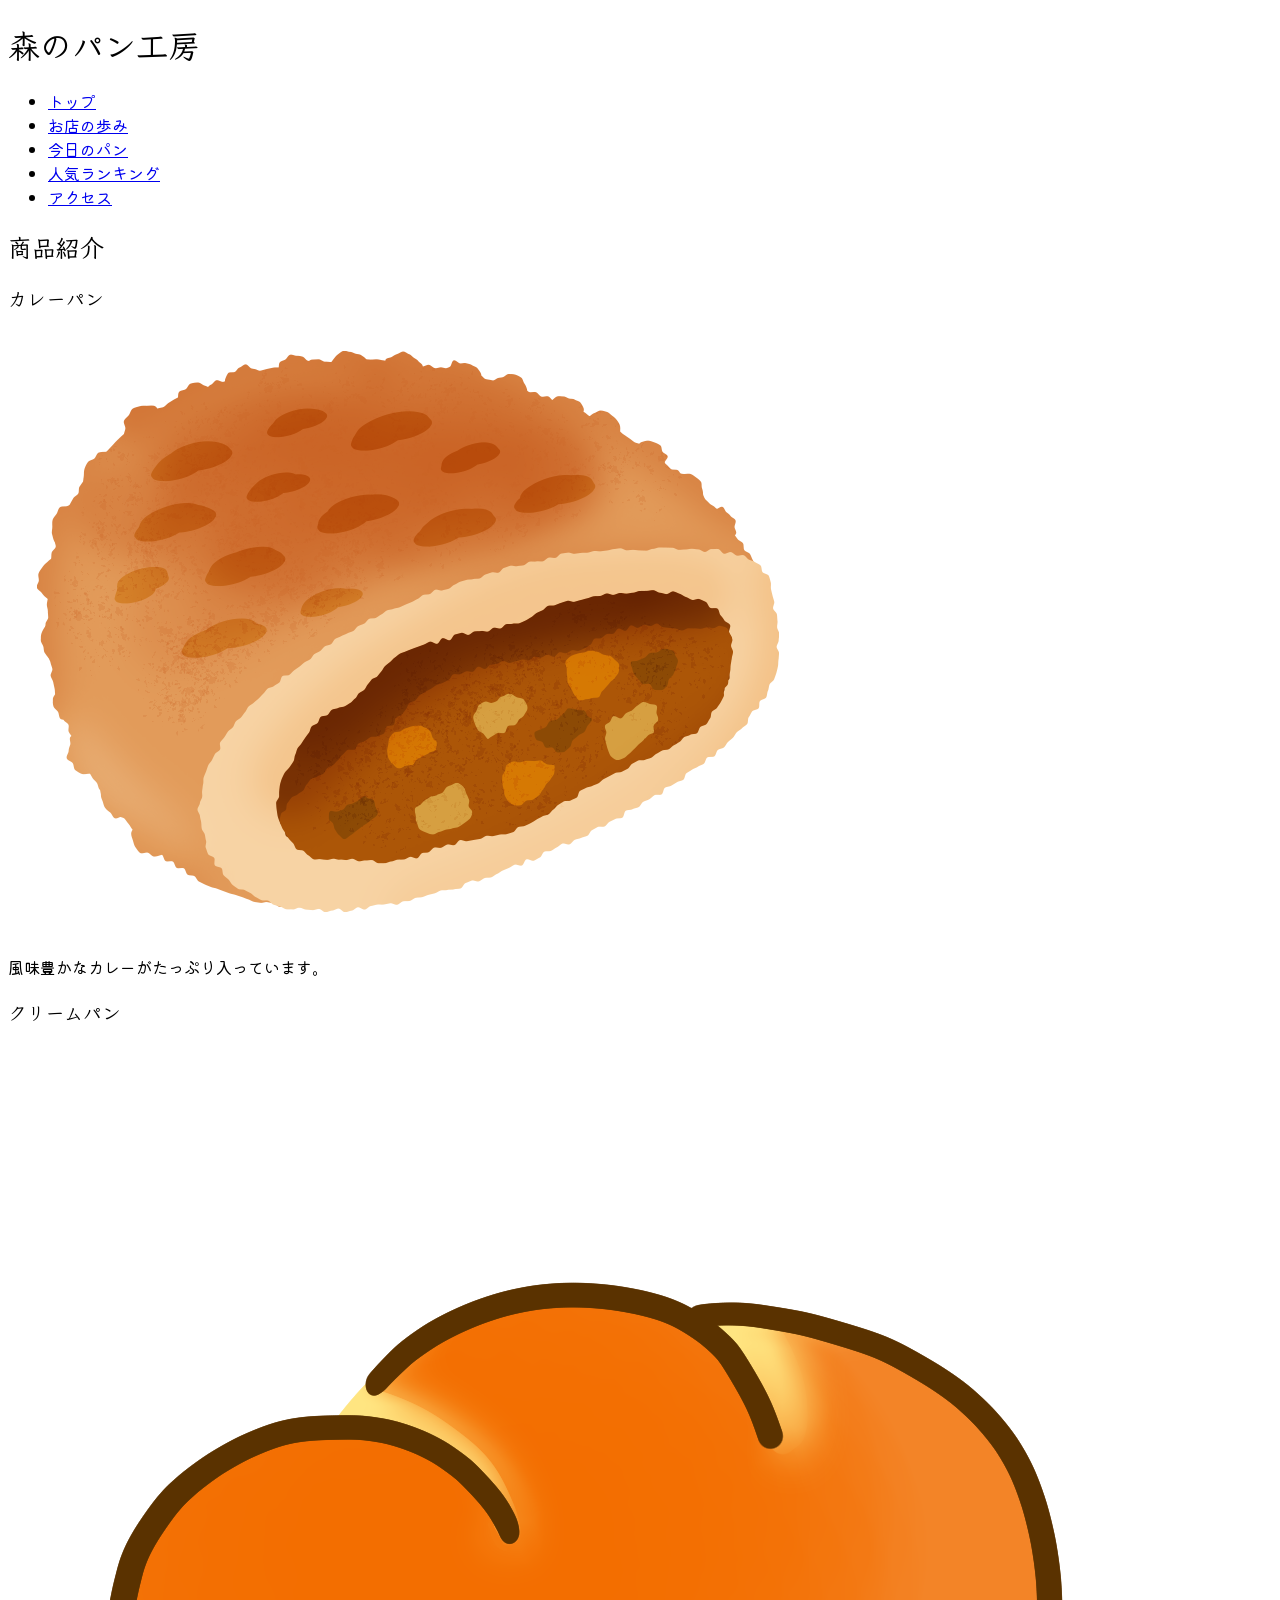
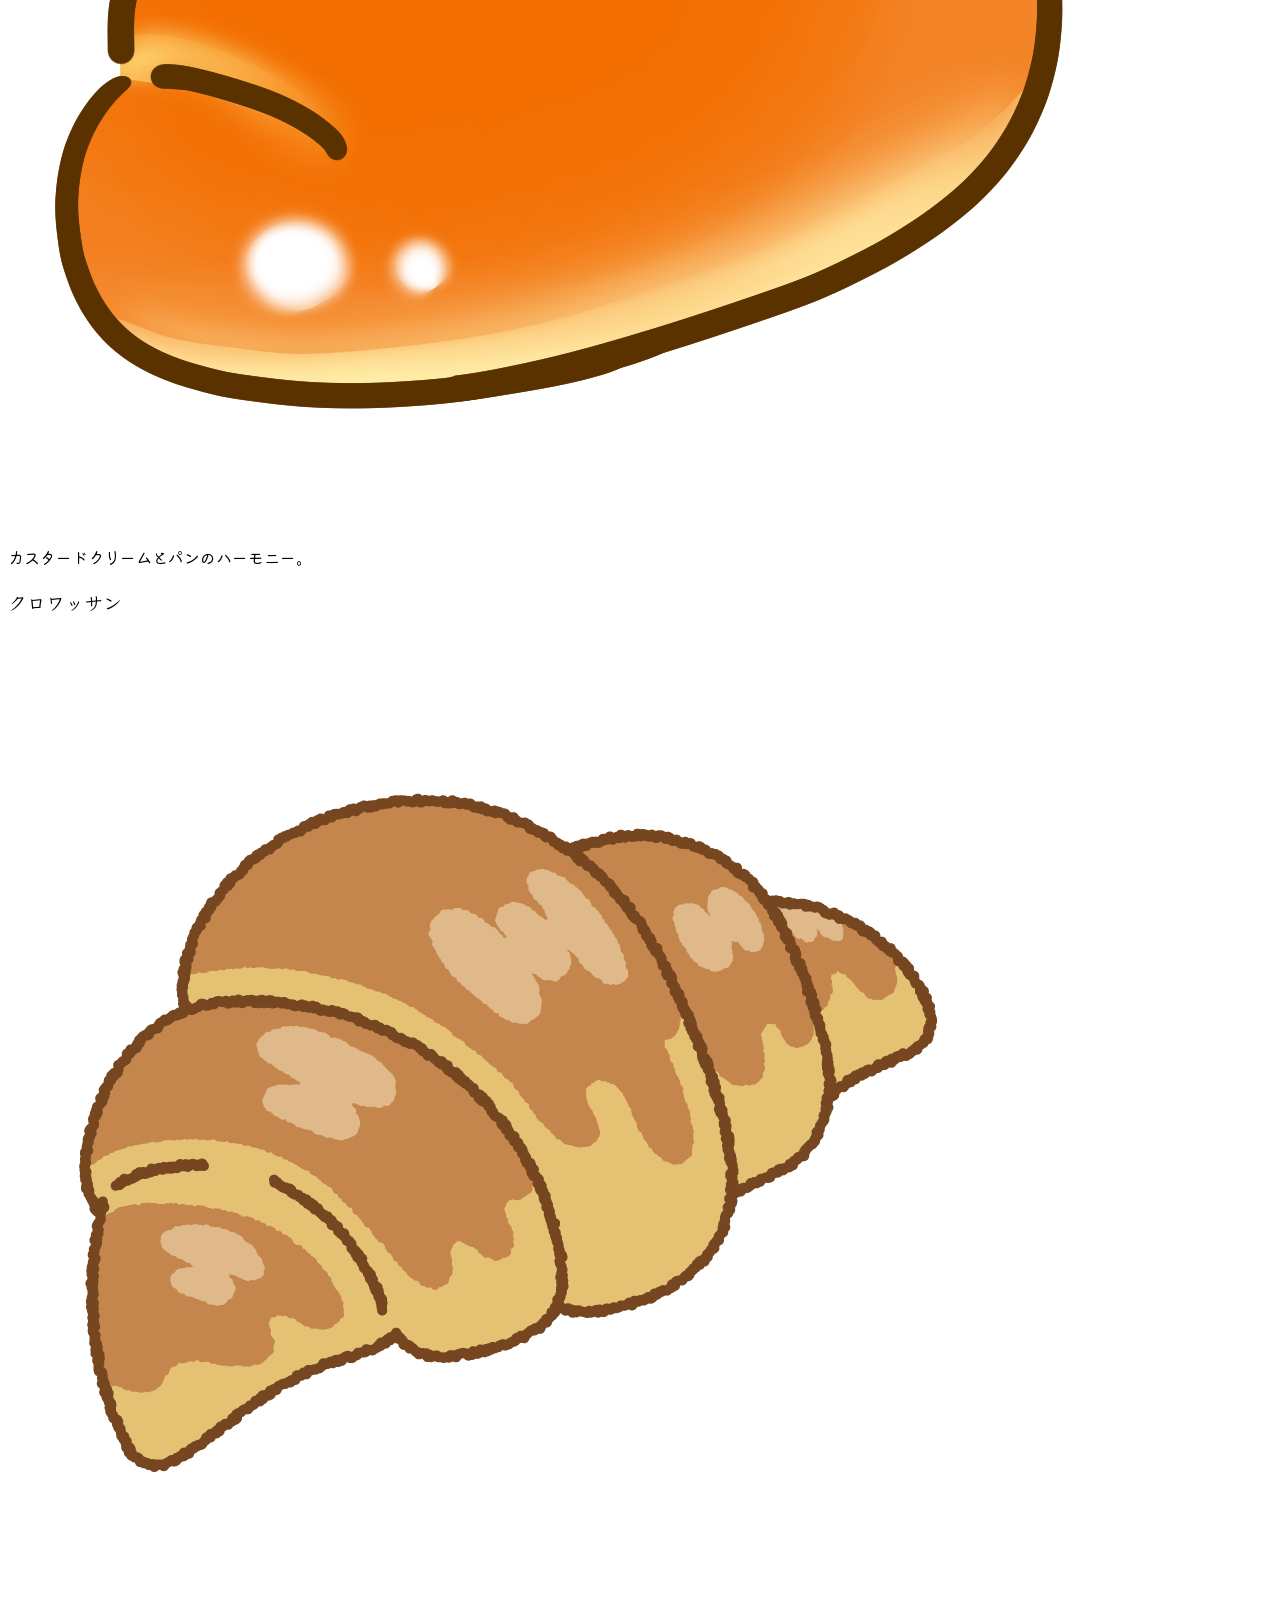
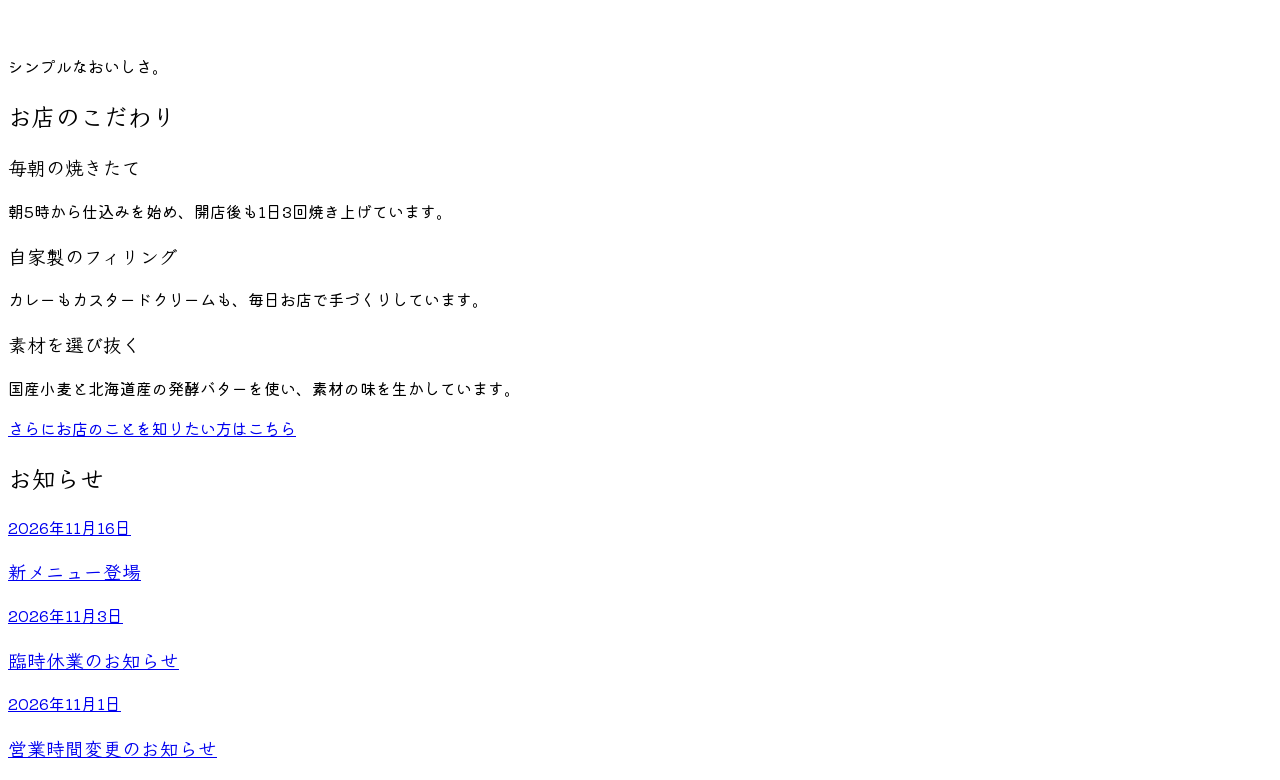
==== index.html @ 3d841b47 "タイトルを追記" ====
<!DOCTYPE html>
<html lang="ja">

<head>
    <meta charset="UTF-8">
    <meta name="viewport" content="width=device-width, initial-scale=1.0">
    <title>森のパン工房 - Top</title>
    <!-- ここからGoogle Font -->
    <link rel="preconnect" href="https://fonts.googleapis.com">
    <link rel="preconnect" href="https://fonts.gstatic.com" crossorigin>
    <link href="https://fonts.googleapis.com/css2?family=Kiwi+Maru&family=Klee+One&display=swap" rel="stylesheet">
    <link rel="stylesheet" href="style.css">
</head>

<body>
    <header>
        <h1>森のパン工房</h1>
        <nav>
            <ul>
                <li><a href="#">トップ</a></li>
                <li><a href="history.html">お店の歩み</a></li>
                <li><a href="today.html">今日のパン</a></li>
                <li><a href="ranking.html">人気ランキング</a></li>
                <li><a href="#">アクセス</a></li>
            </ul>
        </nav>
    </header>

    <main>
        <section class="product-introduction">
            <h2>商品紹介</h2>
            <div class="product">
                <h3>カレーパン</h3>
                <img src="curry_bread.png" alt="カレーパン">
                <p>風味豊かなカレーがたっぷり入っています。</p>
            </div>
            <div class="product">
                <h3>クリームパン</h3>
                <img src="cream_bread.png" alt="クリームパン">
                <p>カスタードクリームとパンのハーモニー。</p>
            </div>
            <div class="product">
                <h3>クロワッサン</h3>
                <img src="croissant.png" alt="クロワッサン">
                <p>シンプルなおいしさ。</p>
            </div>
        </section>

        <section class="our-philosophy">
            <h2>お店のこだわり</h2>
            <div class="philosophy-item">
                <h3>毎朝の焼きたて</h3>
                <p>朝5時から仕込みを始め、開店後も1日3回焼き上げています。</p>
            </div>
            <div class="philosophy-item">
                <h3>自家製のフィリング</h3>
                <p>カレーもカスタードクリームも、毎日お店で手づくりしています。</p>
            </div>
            <div class="philosophy-item">
                <h3>素材を選び抜く</h3>
                <p>国産小麦と北海道産の発酵バターを使い、素材の味を生かしています。</p>
            </div>
            <a href="history.html" class="btn">さらにお店のことを知りたい方はこちら</a>
        </section>

        <section class="notice">
            <h2>お知らせ</h2>
            <a href="#" class="notice-item">
                <time datetime="2026-11-16">2026年11月16日</time>
                <h3>新メニュー登場</h3>
            </a>
            <a href="#" class="notice-item">
                <time datetime="2026-11-3">2026年11月3日</time>
                <h3>臨時休業のお知らせ</h3>
            </a>
            <a href="#" class="notice-item">
                <time datetime="2026-11-1">2026年11月1日</time>
                <h3>営業時間変更のお知らせ</h3>
            </a>
        </section>
    </main>
</body>

</html>
---- style.css ----
@charset "utf-8";
body{
    font-family:"Kiwi Maru", sans-serif
}

h1, h2, h3{
    font-family:"Klee One", serif
}
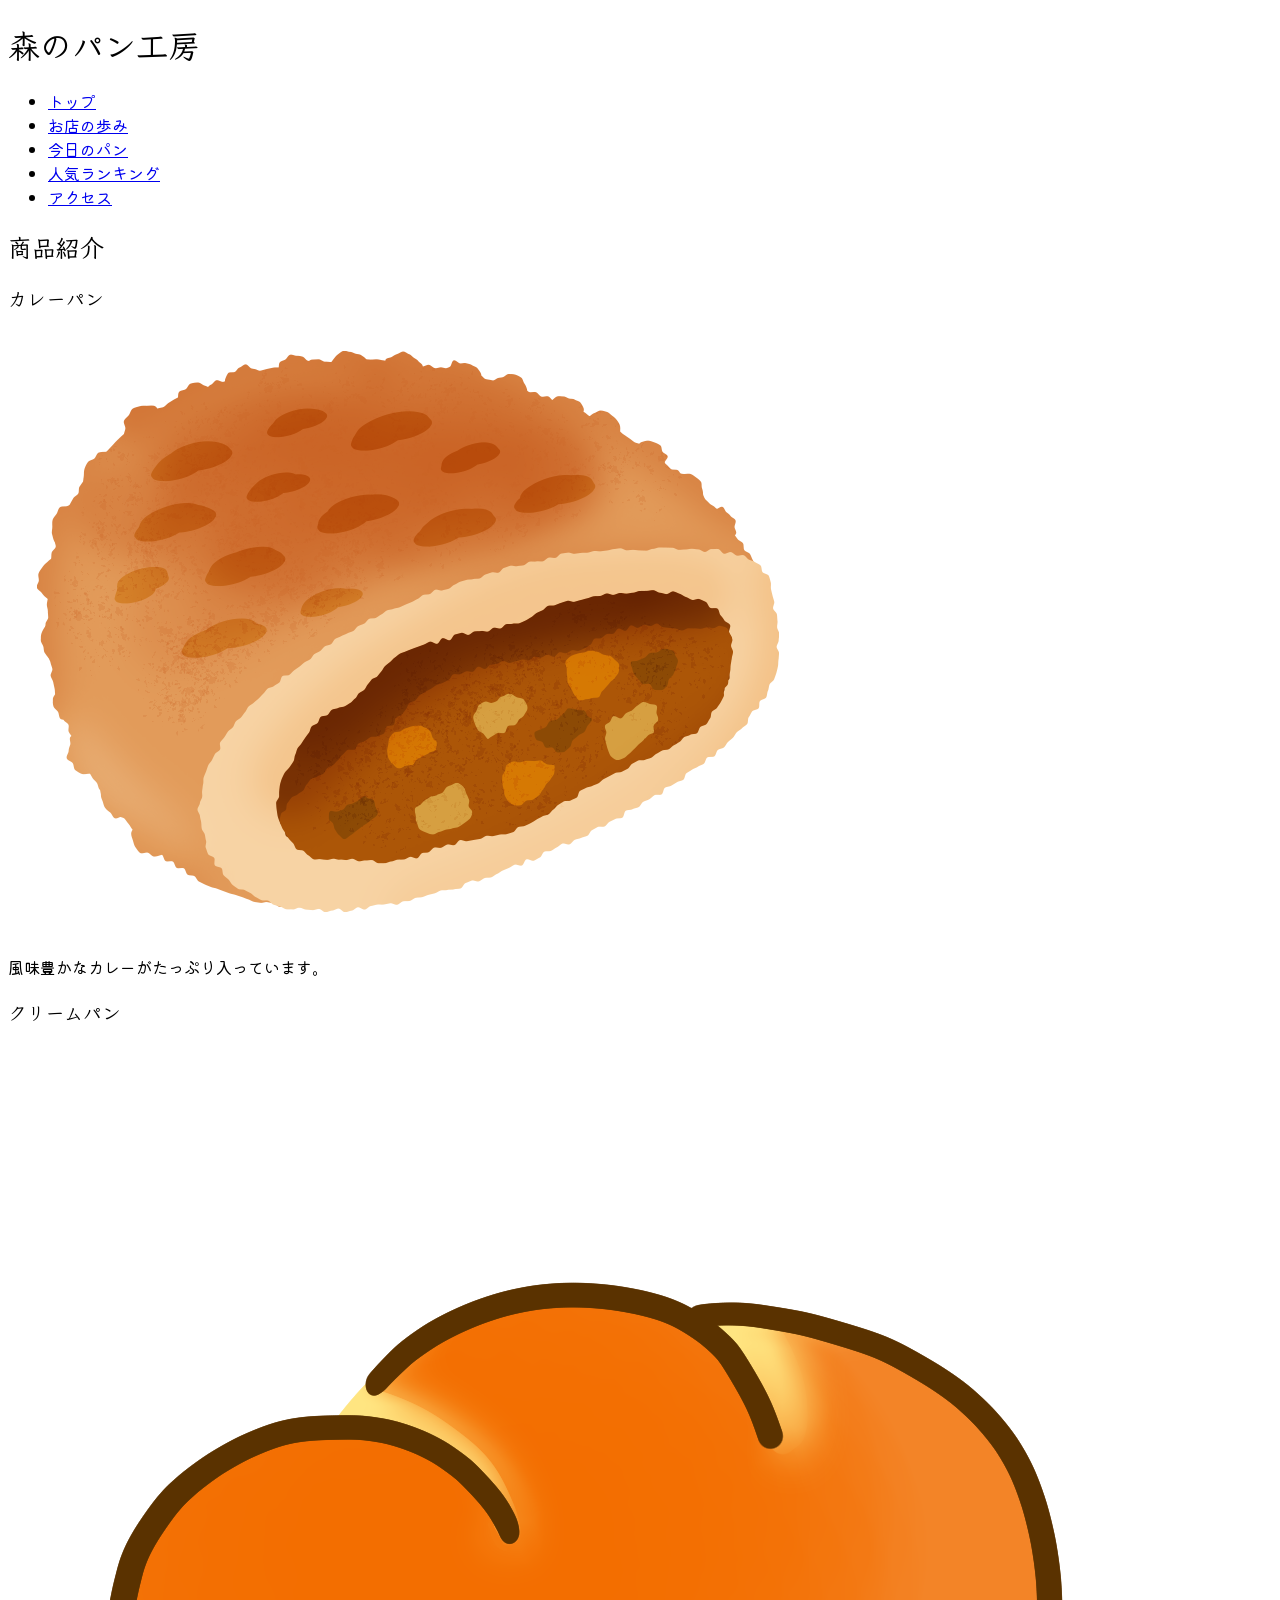
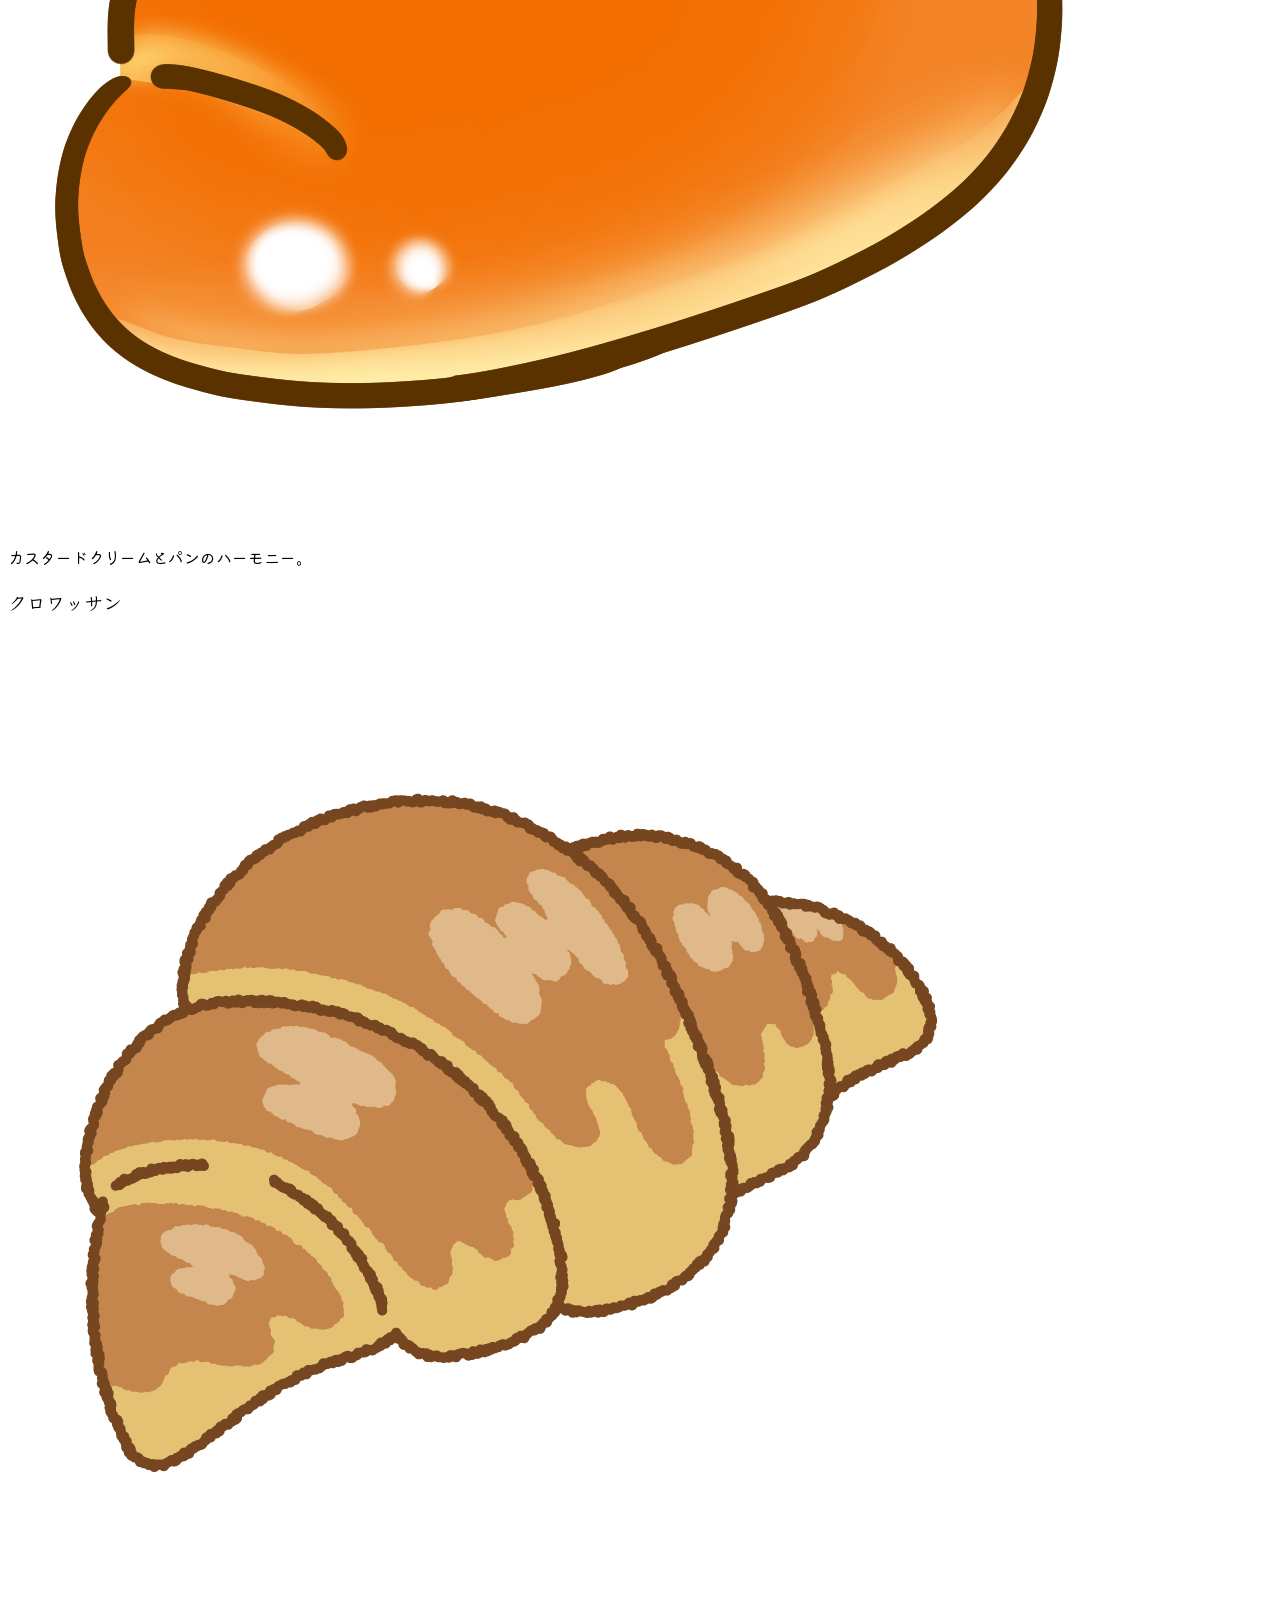
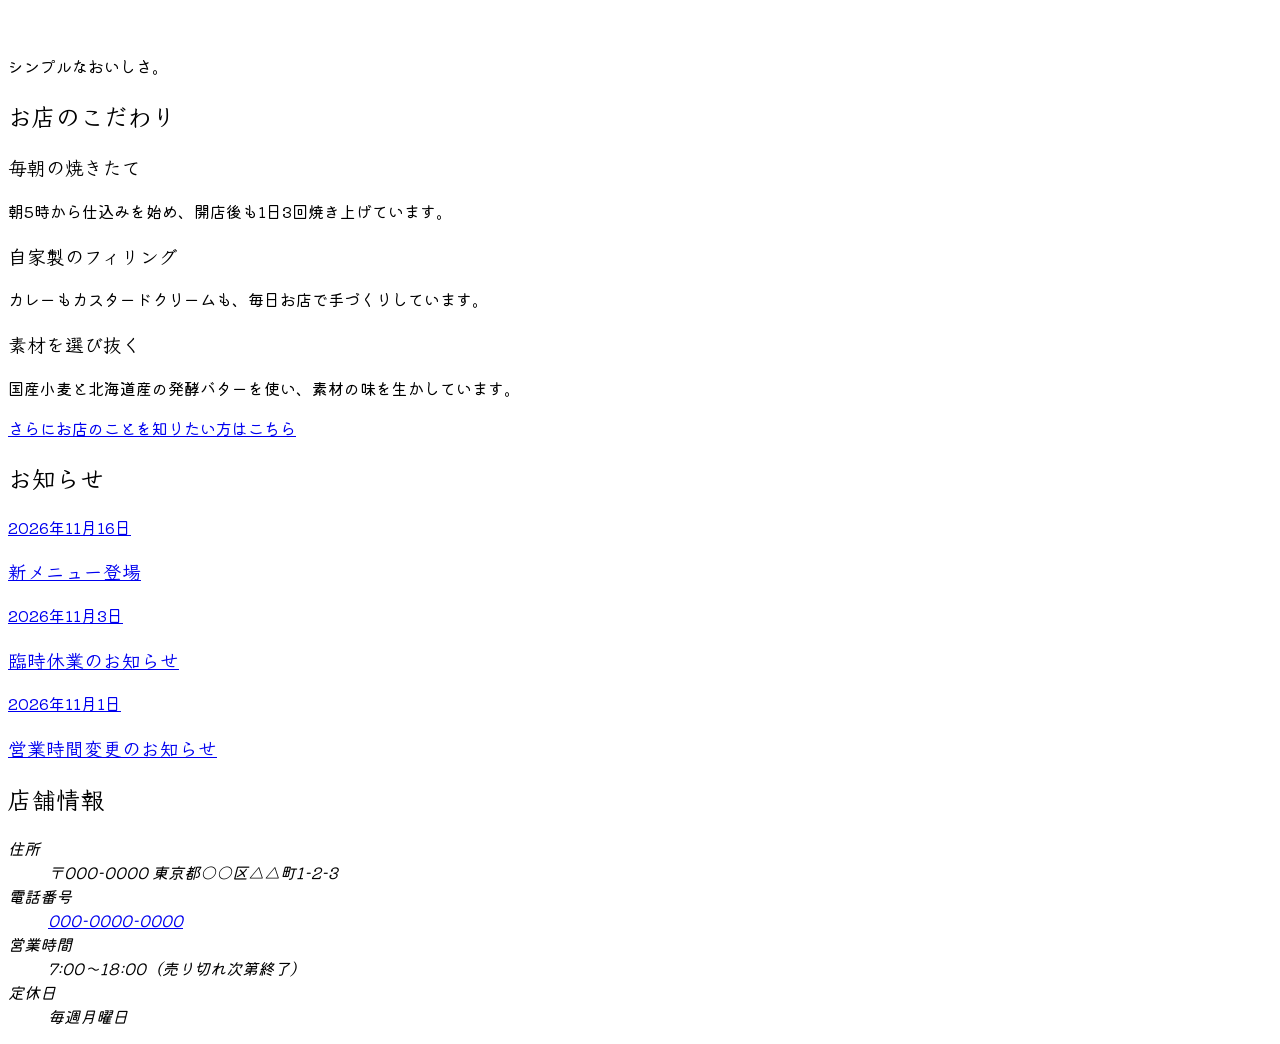
==== commit 9c44722b: "店舗情報部分を作成" ====
--- a/index.html
+++ b/index.html
@@ -78,6 +78,25 @@
                 <h3>営業時間変更のお知らせ</h3>
             </a>
         </section>
+
+        <section class="store-information">
+            <h2>店舗情報</h2>
+            <address>
+                <dl>
+                    <dt>住所</dt>
+                    <dd>〒000-0000 東京都○○区△△町1-2-3</dd>
+
+                    <dt>電話番号</dt>
+                    <dd><a href="tel:000-0000-0000">000-0000-0000</a></dd>
+
+                    <dt>営業時間</dt>
+                    <dd><time>7:00</time>〜<time>18:00</time>（売り切れ次第終了）</dd>
+
+                    <dt>定休日</dt>
+                    <dd>毎週月曜日</dd>
+                </dl>
+            </address>
+        </section>
     </main>
 </body>
 
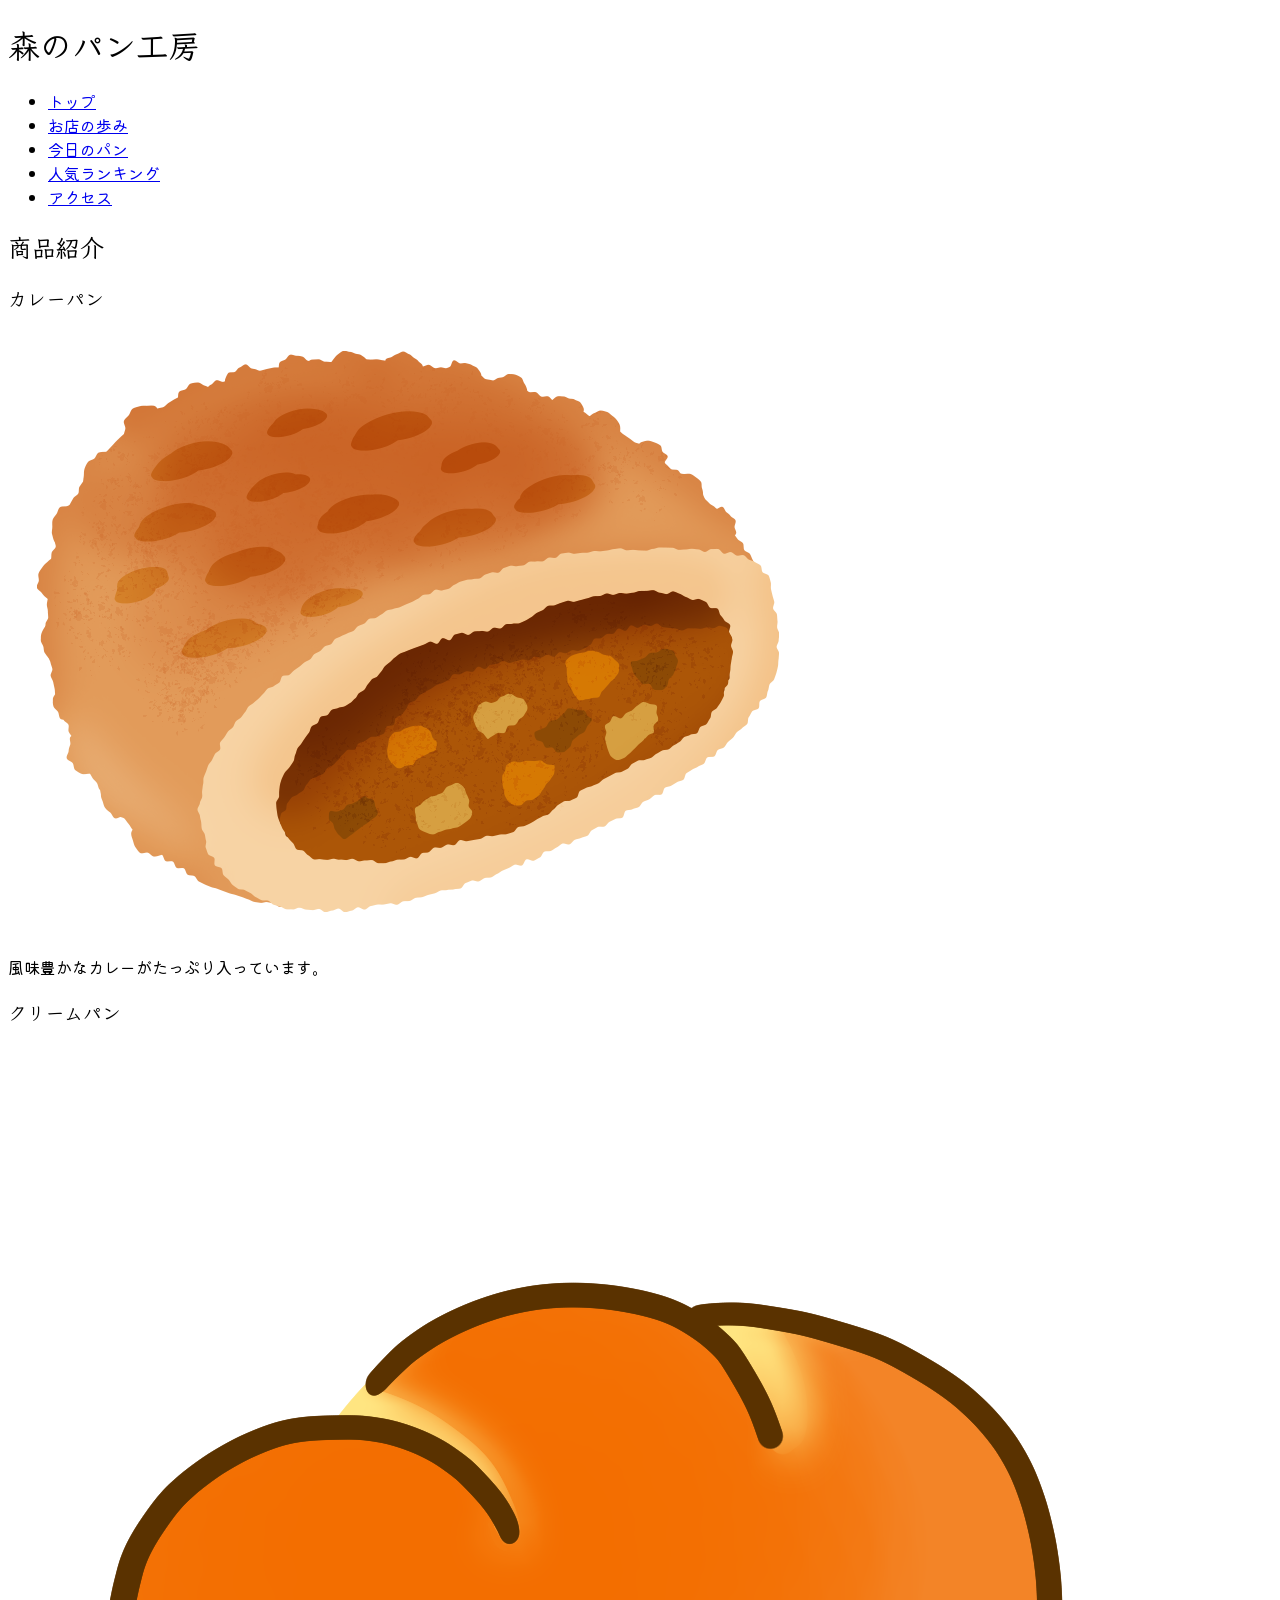
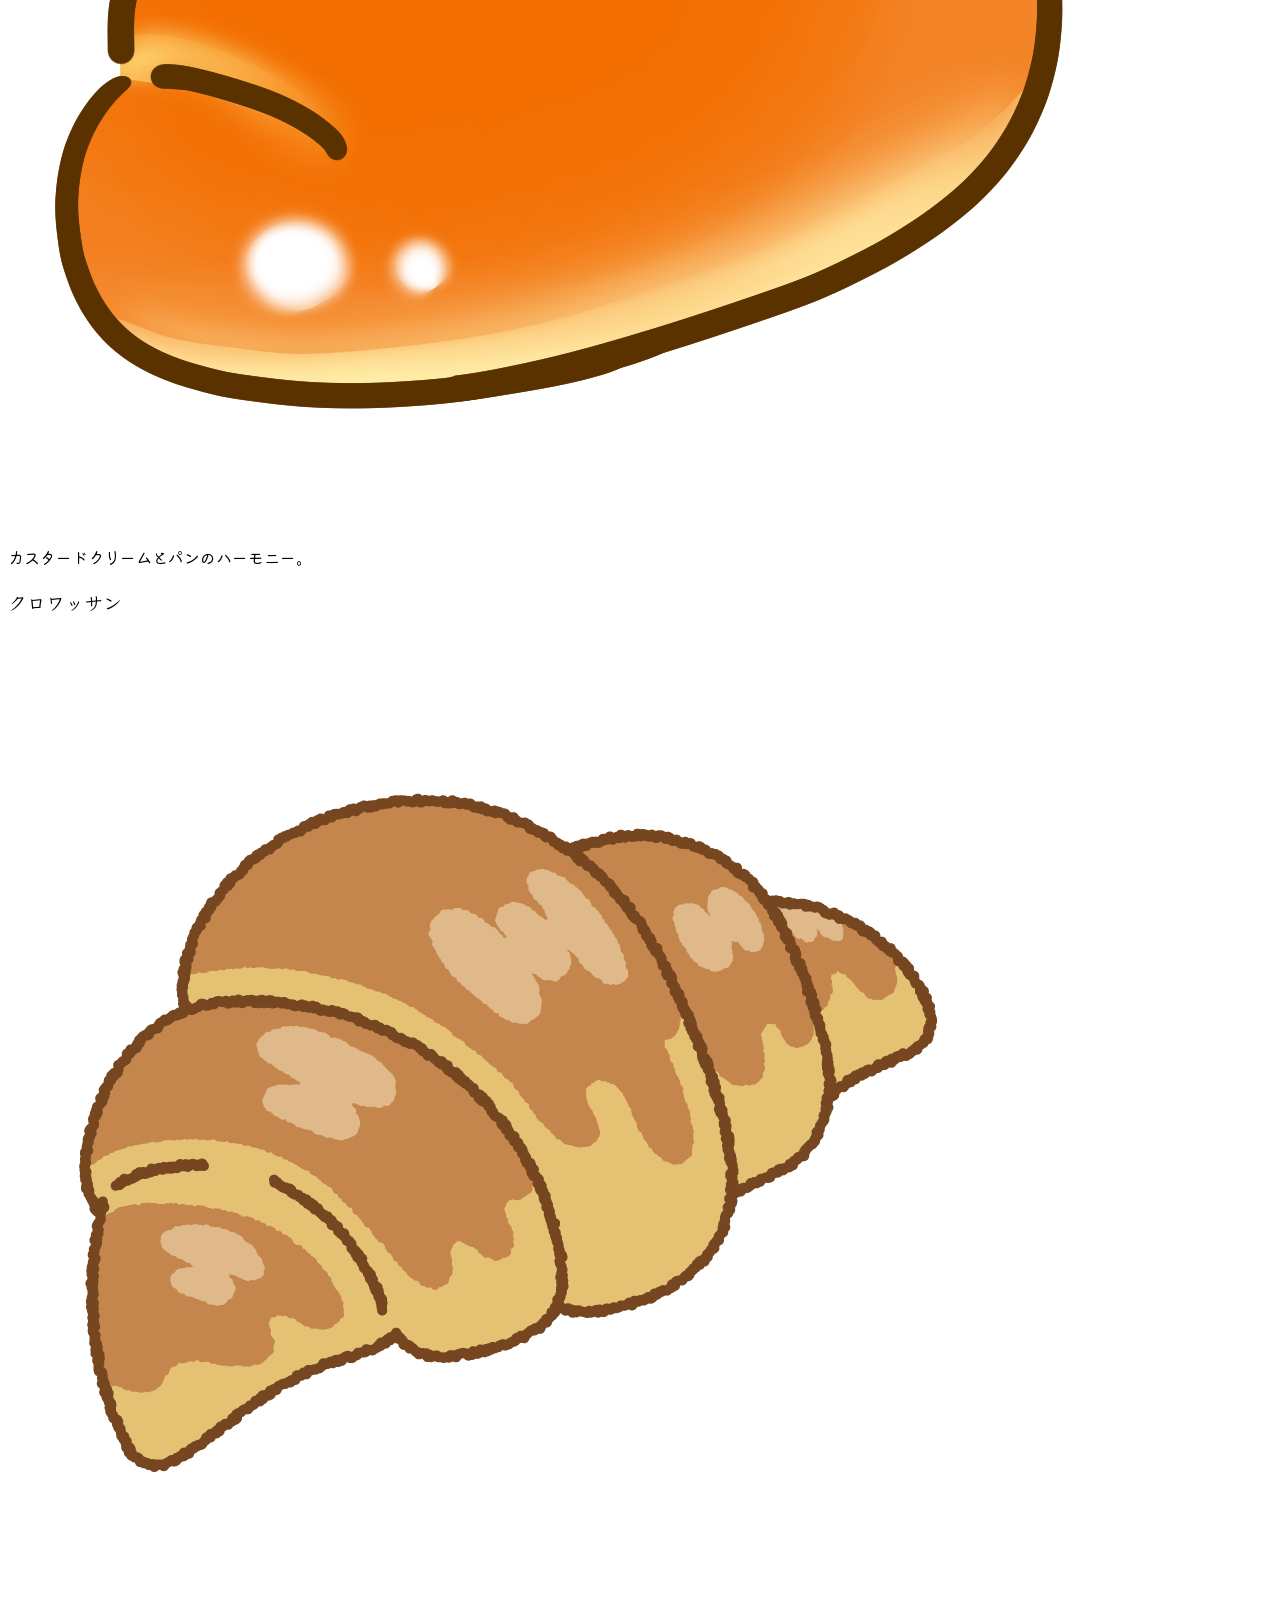
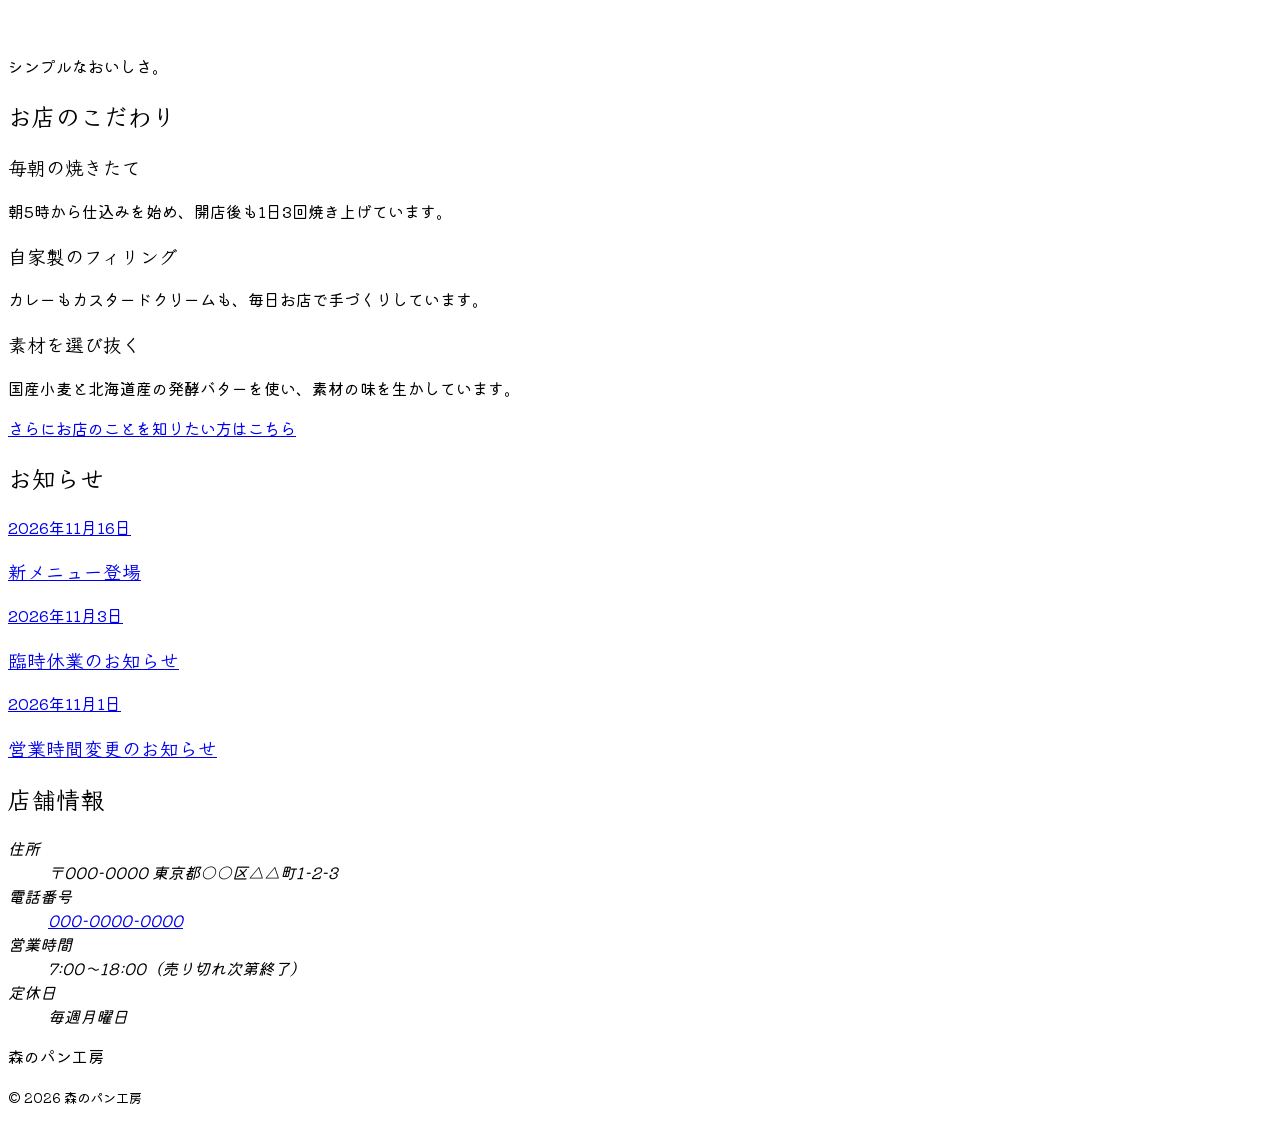
==== commit 2ffeeff3: "フッターを作成" ====
--- a/index.html
+++ b/index.html
@@ -70,11 +70,11 @@
                 <h3>新メニュー登場</h3>
             </a>
             <a href="#" class="notice-item">
-                <time datetime="2026-11-3">2026年11月3日</time>
+                <time datetime="2026-11-03">2026年11月3日</time>
                 <h3>臨時休業のお知らせ</h3>
             </a>
             <a href="#" class="notice-item">
-                <time datetime="2026-11-1">2026年11月1日</time>
+                <time datetime="2026-11-01">2026年11月1日</time>
                 <h3>営業時間変更のお知らせ</h3>
             </a>
         </section>
@@ -98,6 +98,10 @@
             </address>
         </section>
     </main>
+    <footer>
+        <p>森のパン工房</p>
+        <p><small>&copy; 2026 森のパン工房</small></p>
+    </footer>
 </body>
 
 </html>
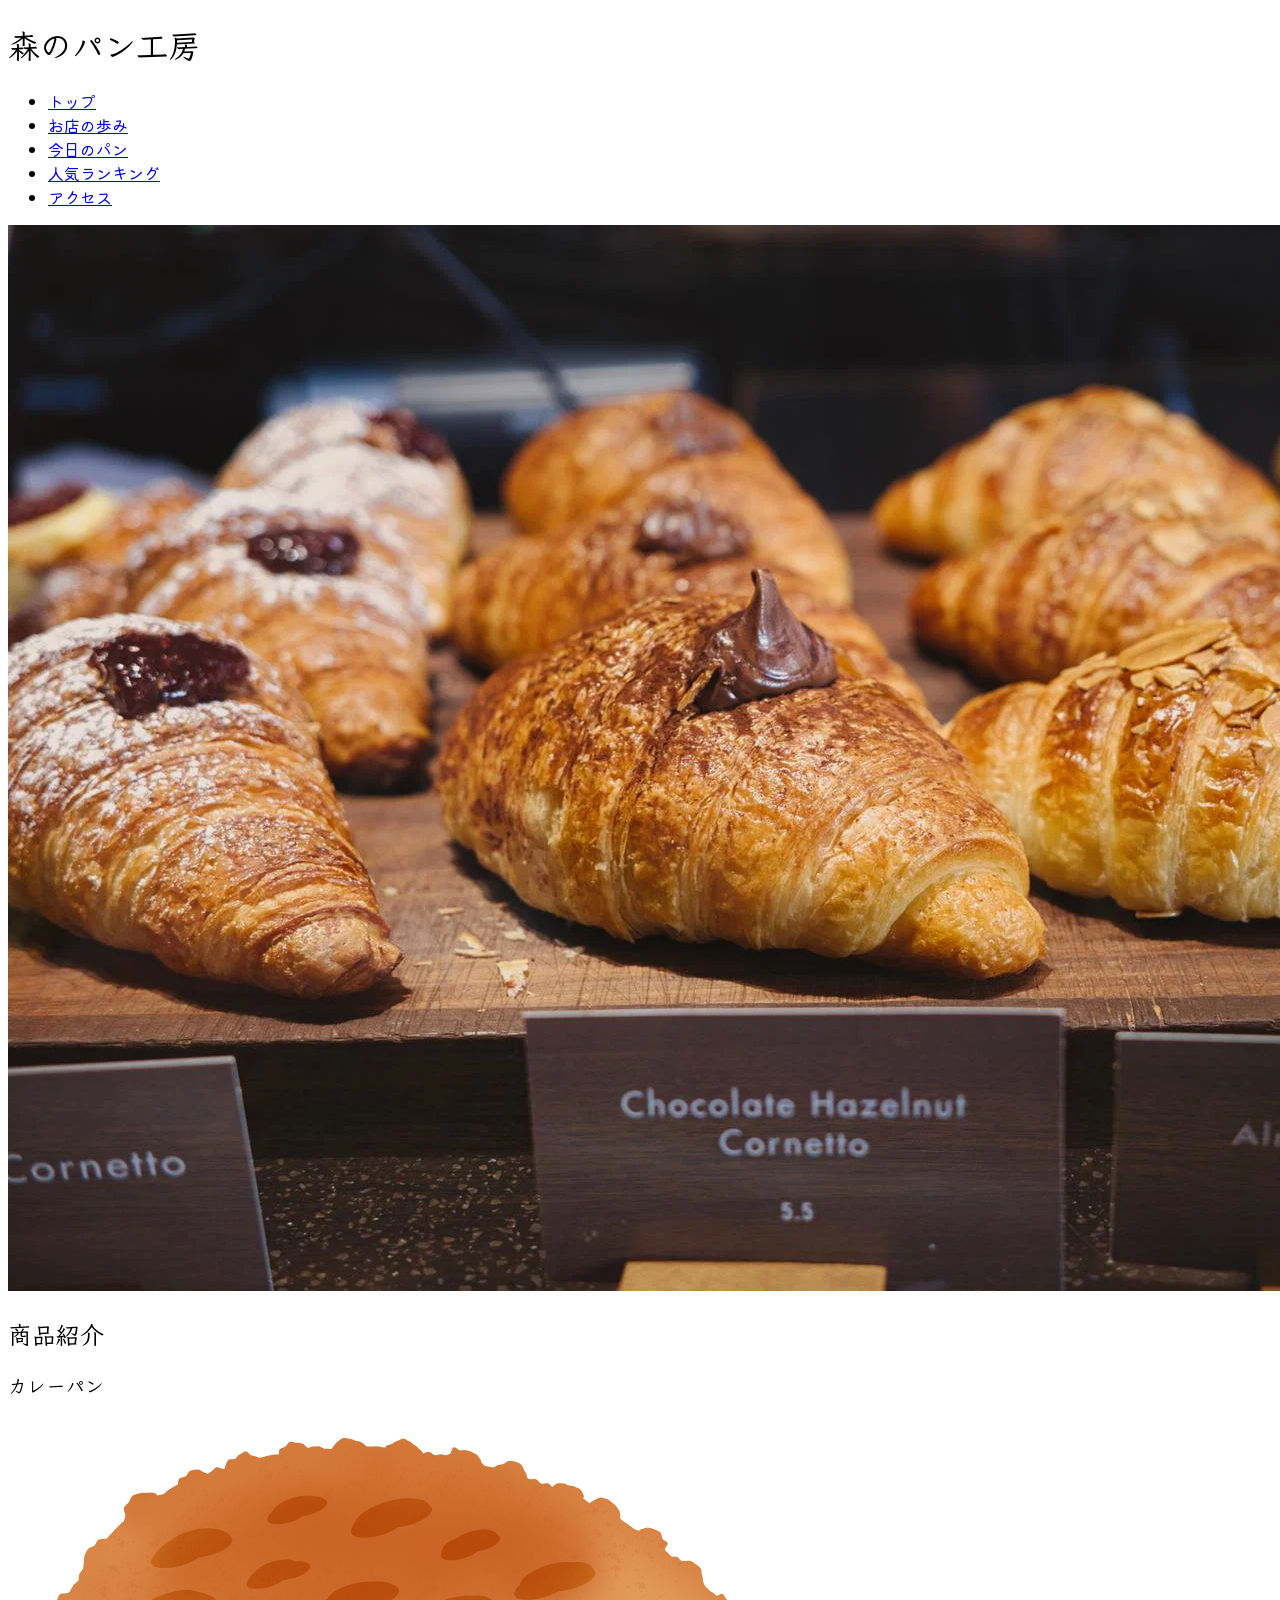
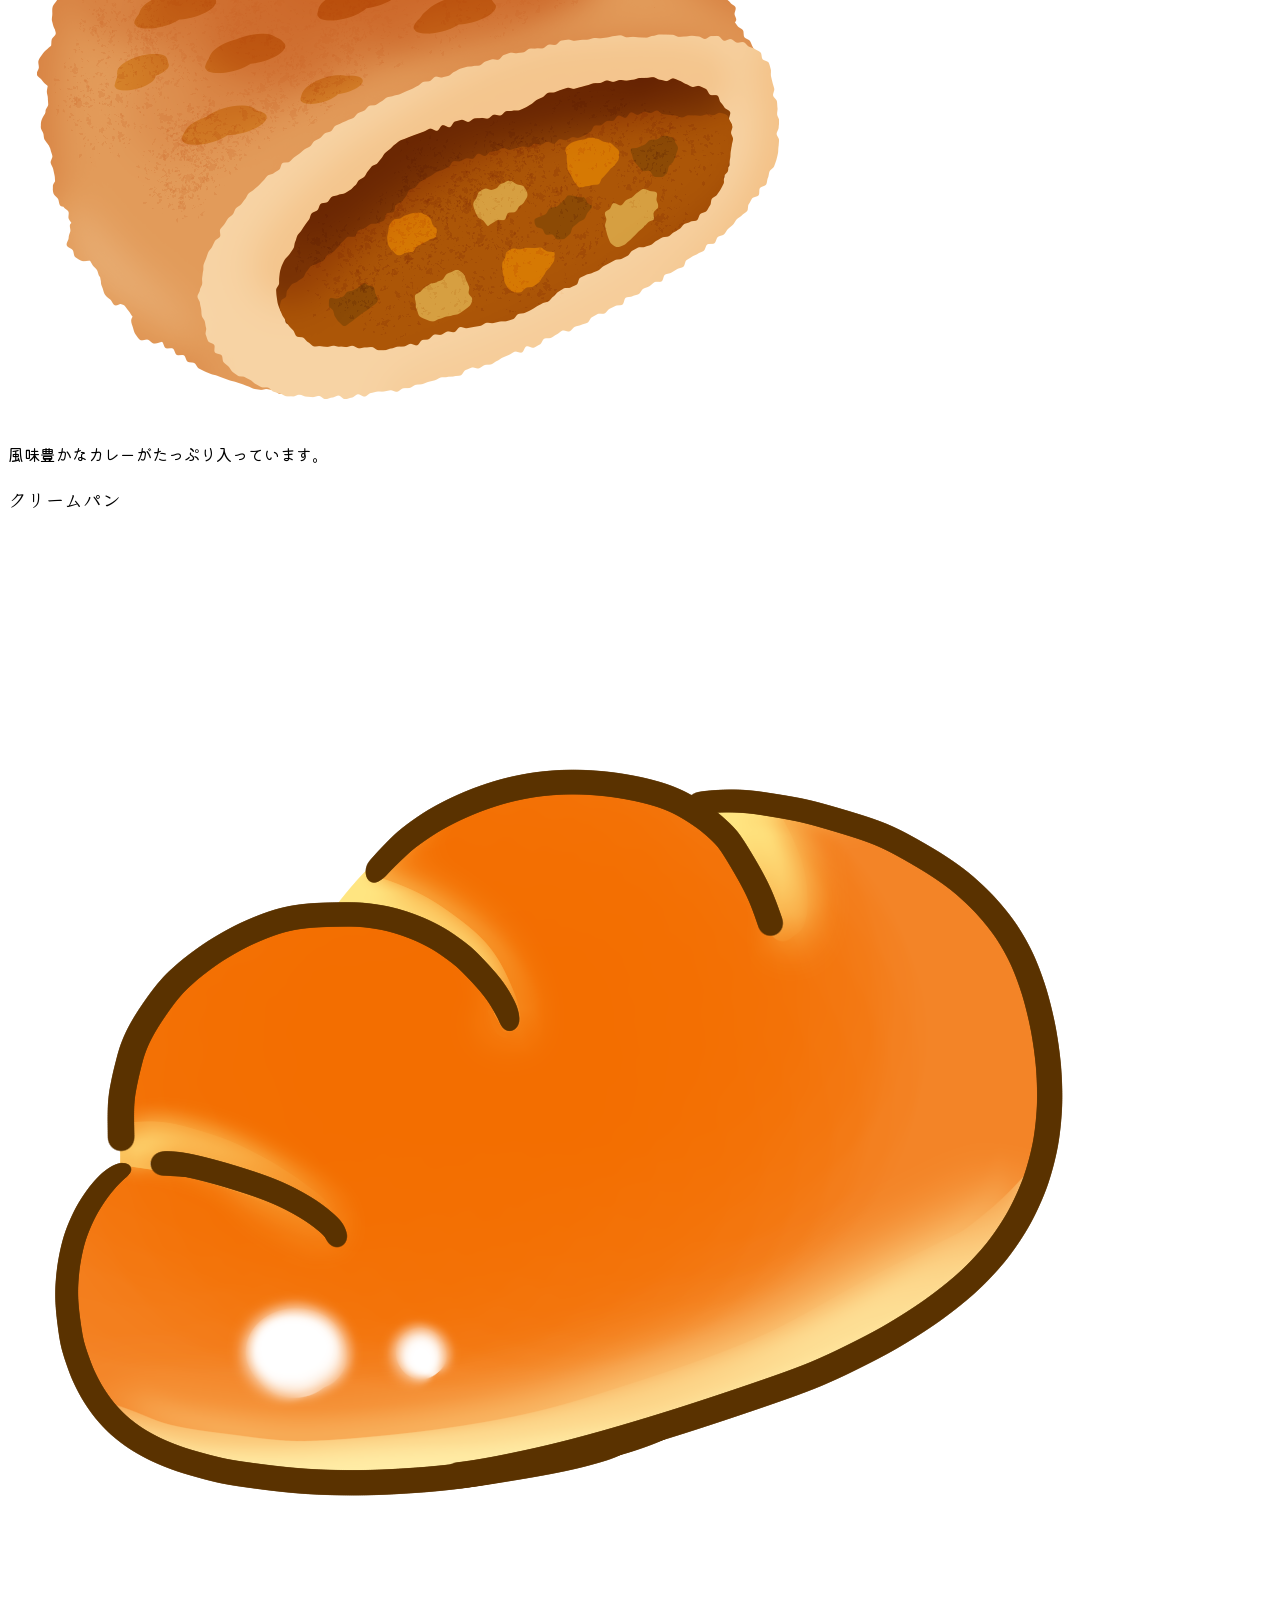
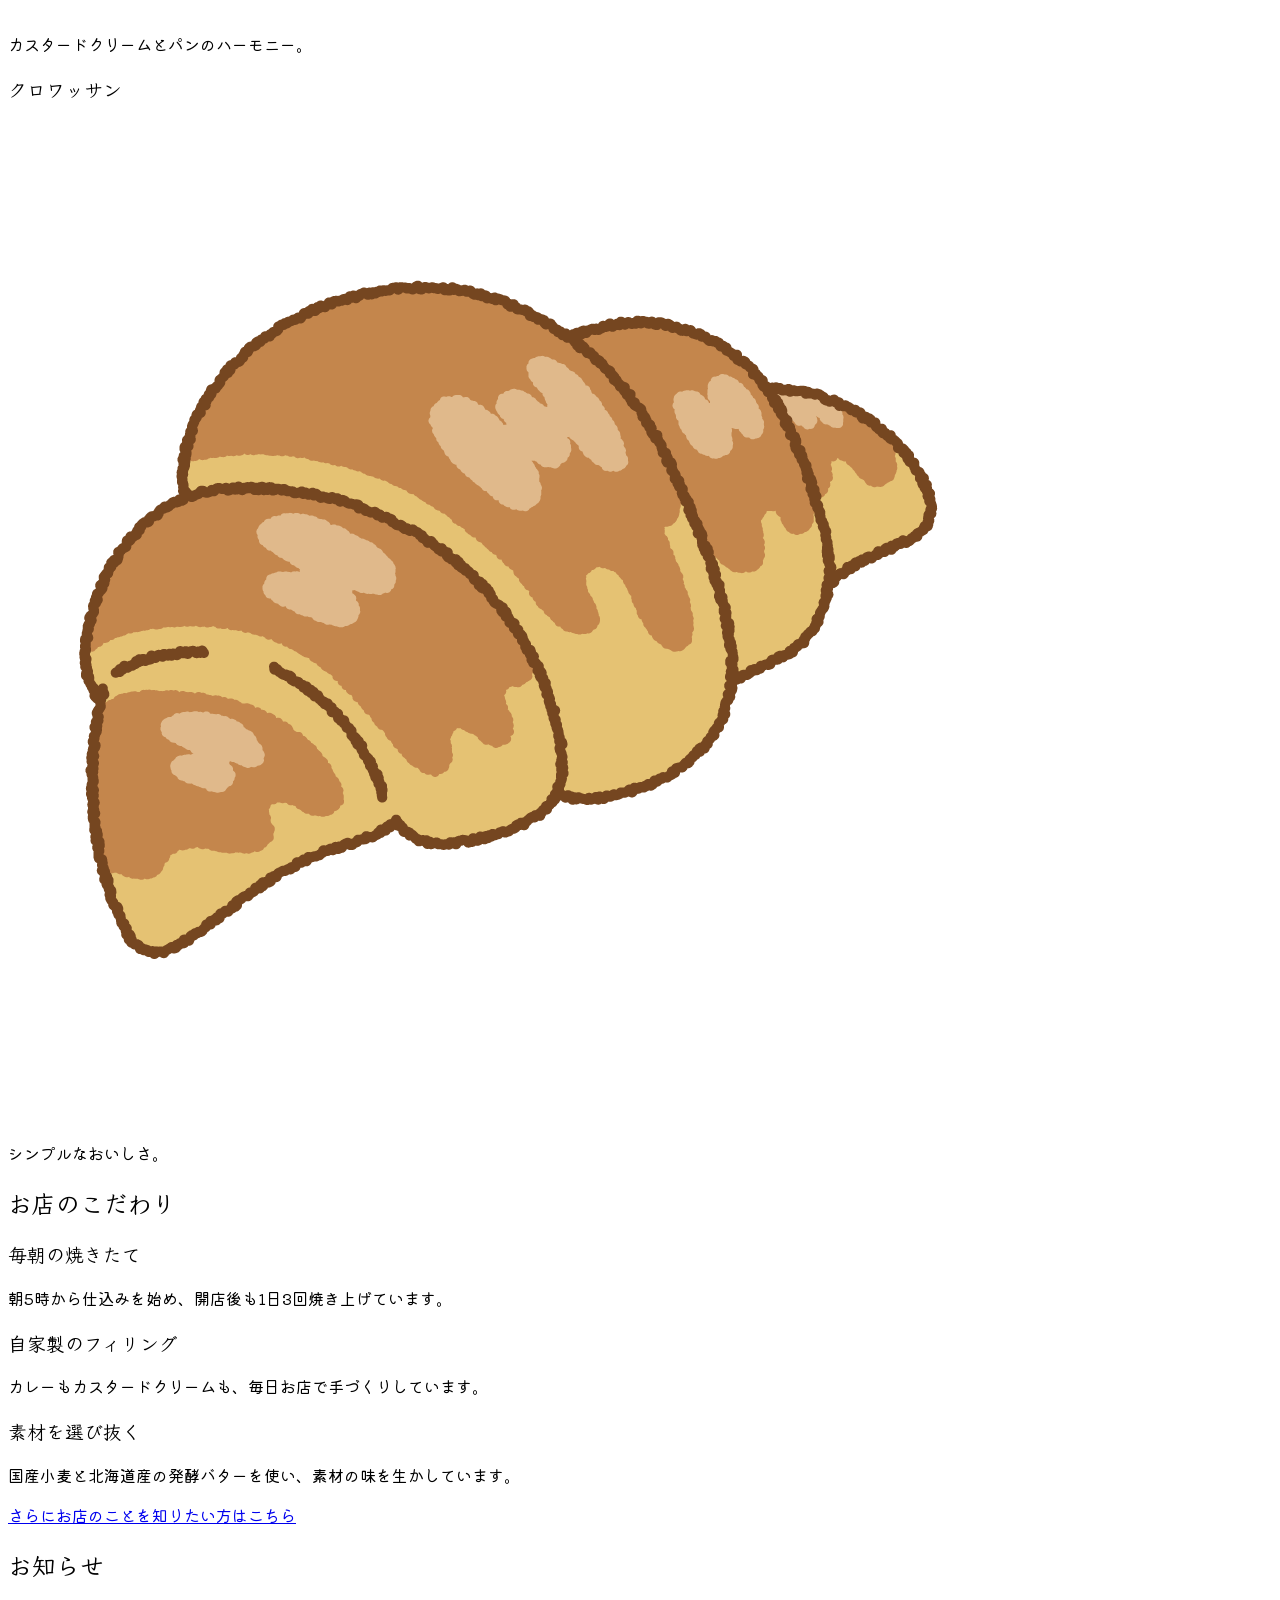
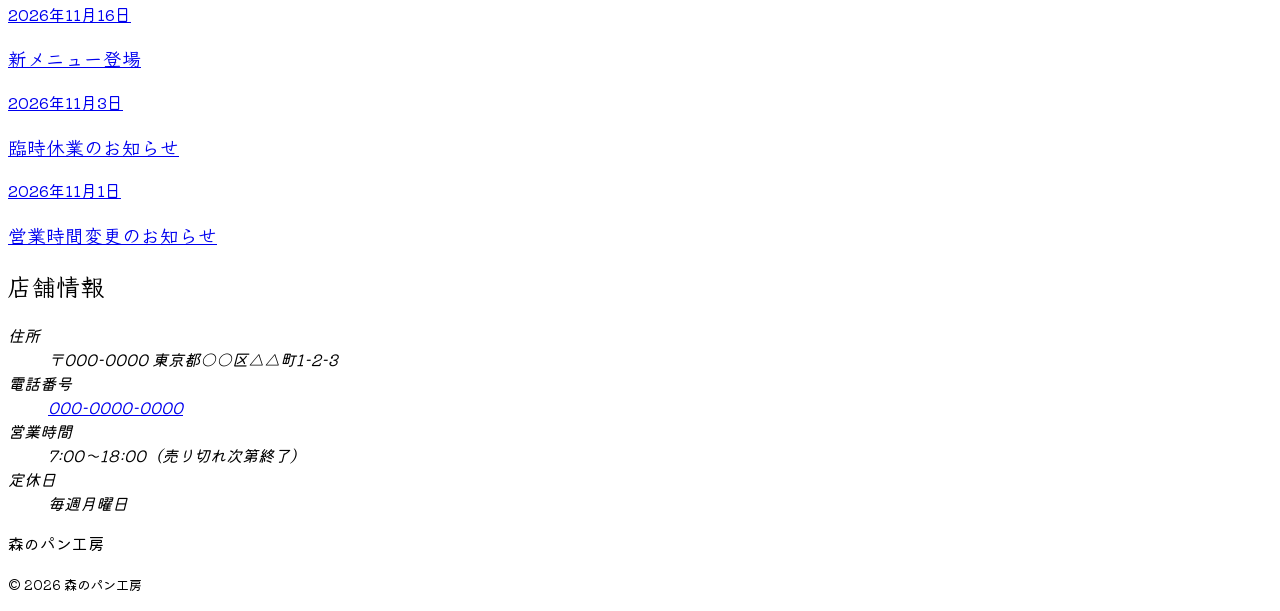
==== commit 7fd2ee0b: "メインヴィジュアルを追加" ====
--- a/index.html
+++ b/index.html
@@ -25,6 +25,10 @@
             </ul>
         </nav>
     </header>
+
+    <section class="main-visual">
+        <img src="main_visual.png" alt="メインヴィジュアル">
+    </section>
 
     <main>
         <section class="product-introduction">
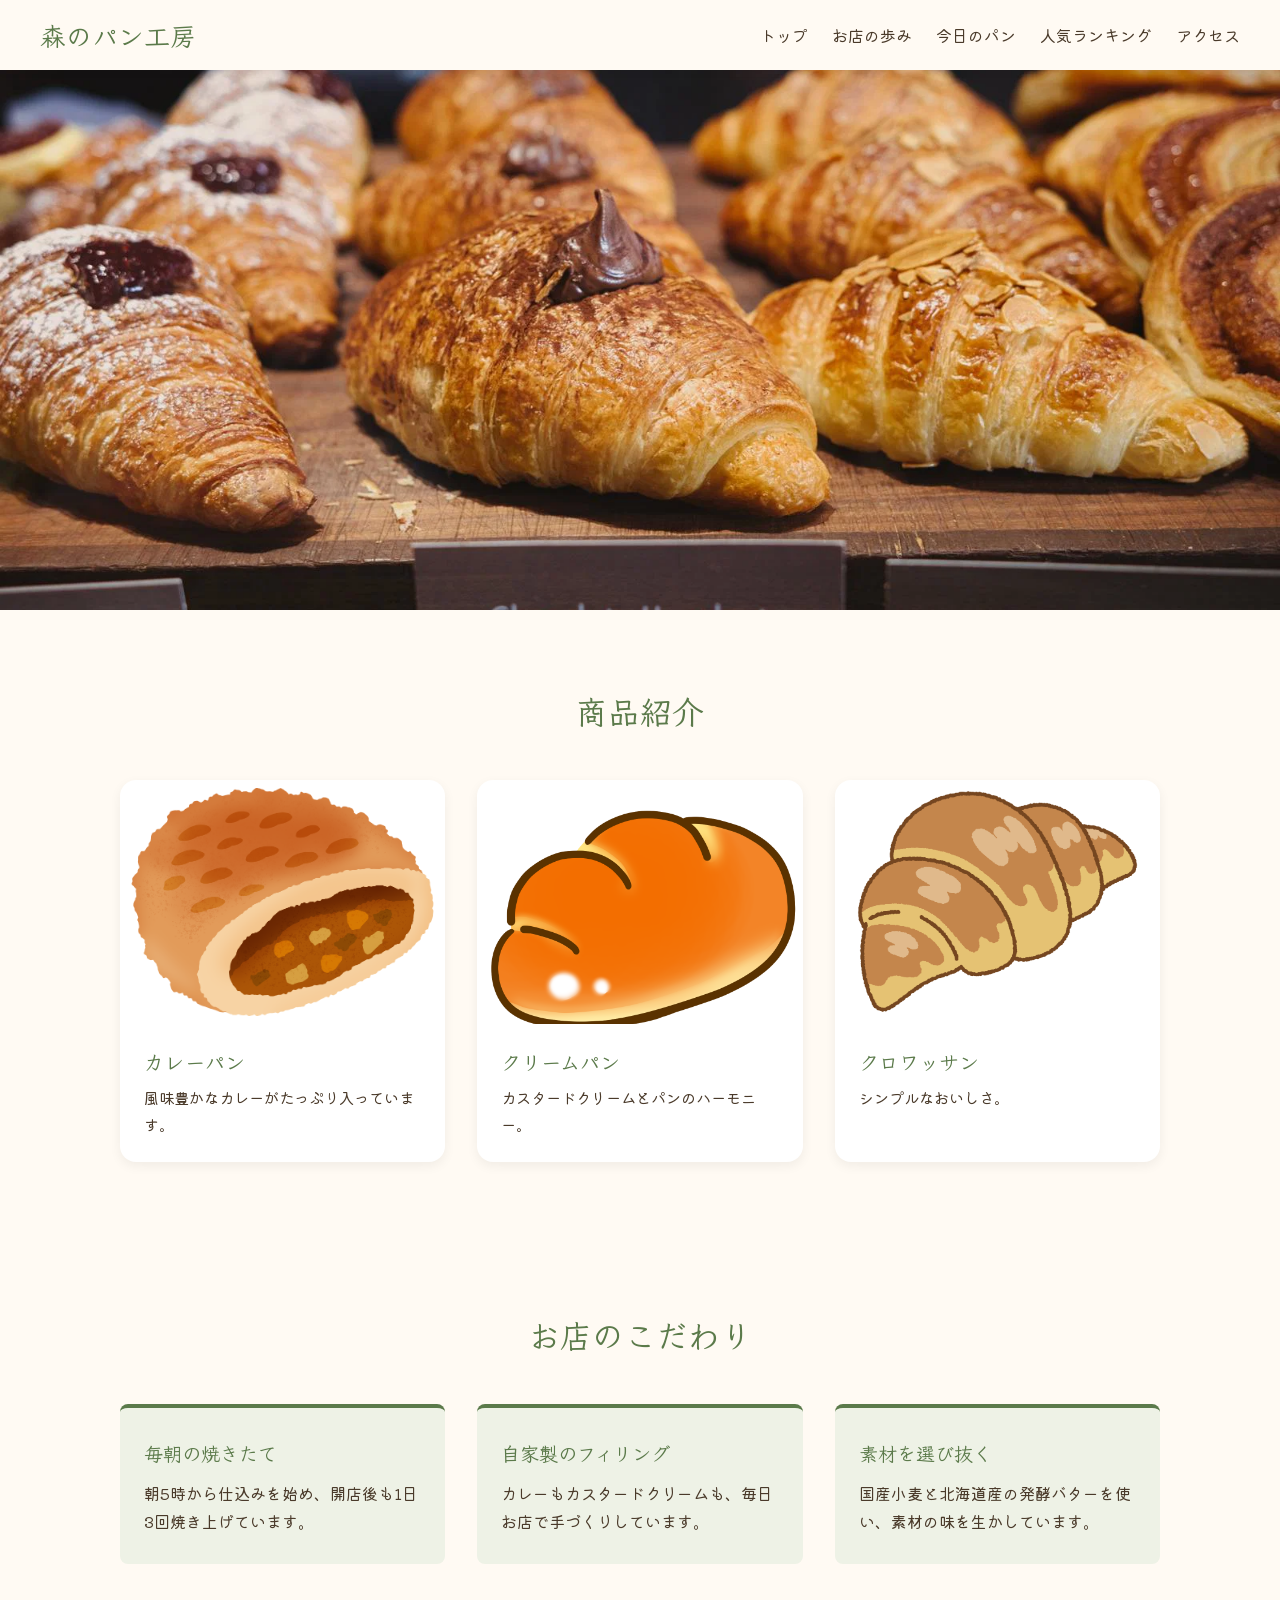
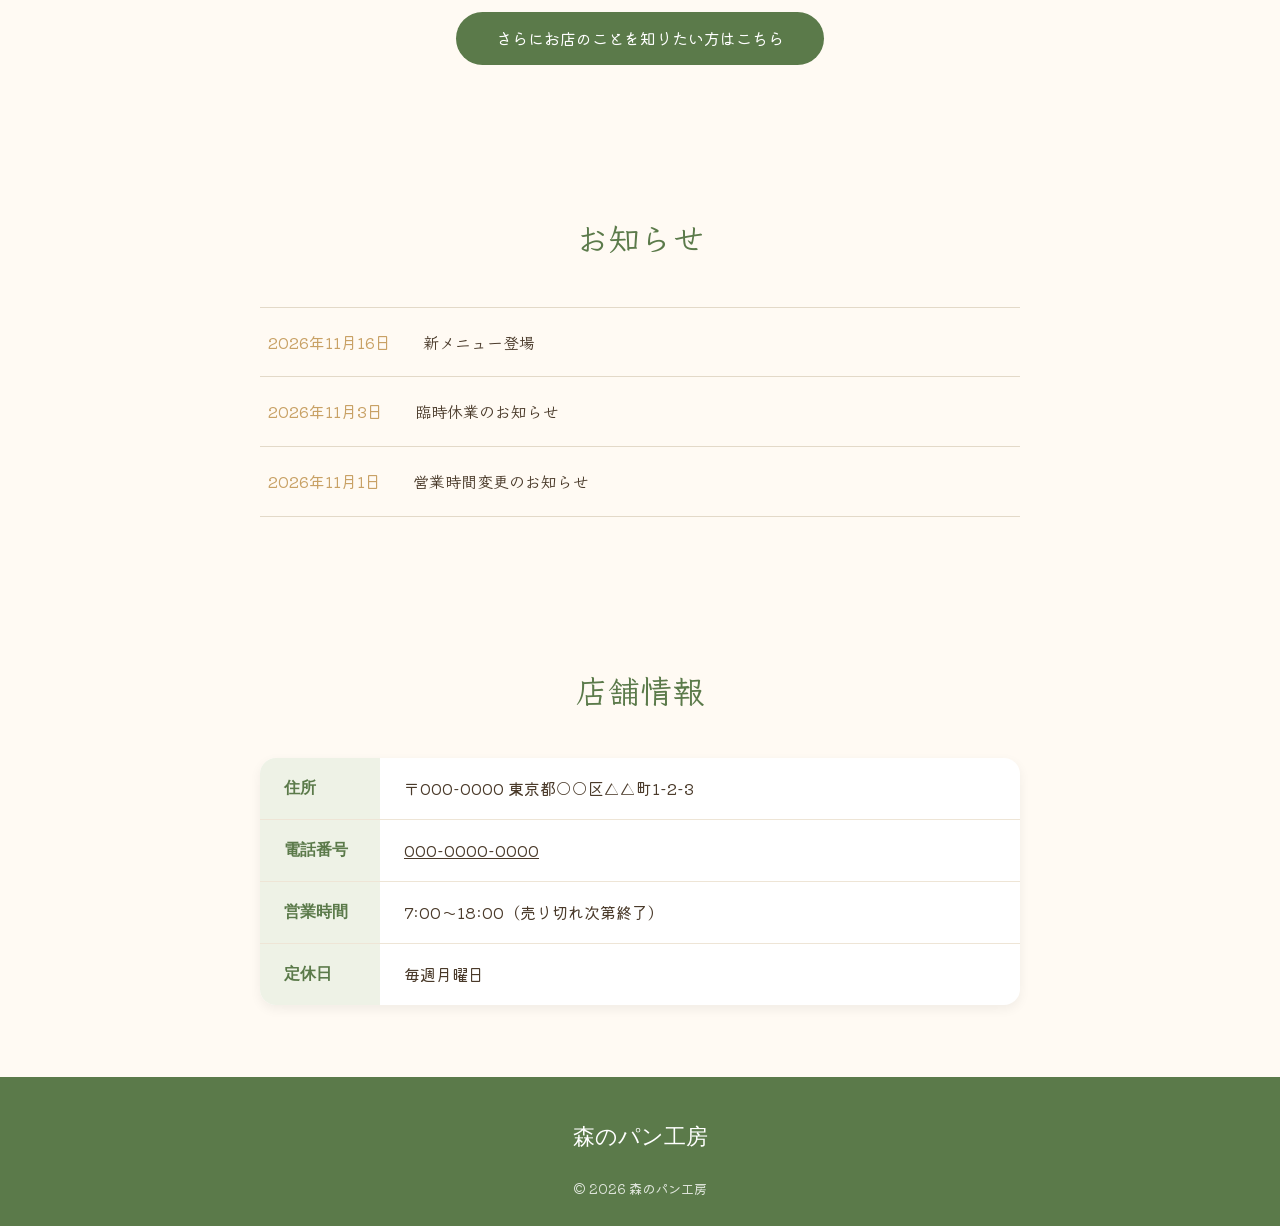
==== commit 48737e39: "トップページのbodyにクラスを追加" ====
--- a/index.html
+++ b/index.html
@@ -12,7 +12,7 @@
     <link rel="stylesheet" href="style.css">
 </head>
 
-<body>
+<body class="top-page">
     <header>
         <h1>森のパン工房</h1>
         <nav>
@@ -27,7 +27,7 @@
     </header>
 
     <section class="main-visual">
-        <img src="main_visual.png" alt="メインヴィジュアル">
+        <img src="image/main_visual.png" alt="パンが並ぶ様子">
     </section>
 
     <main>
@@ -35,17 +35,17 @@
             <h2>商品紹介</h2>
             <div class="product">
                 <h3>カレーパン</h3>
-                <img src="curry_bread.png" alt="カレーパン">
+                <img src="image/curry_bread.png" alt="カレーパン">
                 <p>風味豊かなカレーがたっぷり入っています。</p>
             </div>
             <div class="product">
                 <h3>クリームパン</h3>
-                <img src="cream_bread.png" alt="クリームパン">
+                <img src="image/cream_bread.png" alt="クリームパン">
                 <p>カスタードクリームとパンのハーモニー。</p>
             </div>
             <div class="product">
                 <h3>クロワッサン</h3>
-                <img src="croissant.png" alt="クロワッサン">
+                <img src="image/croissant.png" alt="クロワッサン">
                 <p>シンプルなおいしさ。</p>
             </div>
         </section>
--- a/style.css
+++ b/style.css
@@ -1,8 +1,310 @@
 @charset "utf-8";
+:root{
+    --color-base:#fffaf3;   /* 背景（生成り色） */
+    --color-main:#5b7a4a;   /* メイン（森の緑） */
+    --color-accent:#c8a165; /* アクセント（小麦色） */
+    --color-light:#eef2e6;  /* 薄い緑 */
+    --color-text:#4a3a2a;   /* 文字（こげ茶） */
+}
+
+*,
+*::before,
+*::after{
+    box-sizing:border-box;
+}
+
 body{
-    font-family:"Kiwi Maru", sans-serif
+    font-family:"Kiwi Maru", sans-serif;
+    margin:0;
+    background-color:var(--color-base);
+    color:var(--color-text);
+    line-height:1.8;
 }
 
 h1, h2, h3{
     font-family:"Klee One", serif
-}+}
+
+:root{
+    --color-base:#fffaf3;   /* 背景（生成り色） */
+    --color-main:#5b7a4a;   /* メイン（森の緑） */
+    --color-text:#4a3a2a;   /* 文字（こげ茶） */
+}
+
+body{
+    margin:0;
+    background-color:var(--color-base);
+    color:var(--color-text);
+    line-height:1.8;
+}
+
+img{
+    max-width:100%;   /* 画像が画面からはみ出さないように */
+}
+
+a{
+    color:inherit;    /* リンクの文字色を周りと同じに */
+}
+
+img{
+    max-width:100%;
+    display:block;
+}
+
+a{
+    color:inherit;
+}
+
+/* ヘッダー（全ページ共通） */
+header{
+    position:sticky;
+    top:0;
+    z-index:100;
+    display:flex;
+    justify-content:space-between;
+    align-items:center;
+    flex-wrap:wrap;
+    gap:8px 32px;
+    padding:12px 40px;
+    background-color:var(--color-base);
+    box-shadow:0 2px 8px rgba(0, 0, 0, 0.06);
+}
+
+header h1{
+    margin:0;
+    font-size:1.6rem;
+    color:var(--color-main);
+}
+
+header nav,
+header nav ul{
+    display:flex;
+    flex-wrap:wrap;
+    gap:4px 24px;
+}
+
+header nav ul{
+    margin:0;
+    padding:0;
+    list-style:none;
+}
+
+header nav a{
+    text-decoration:none;
+    white-space:nowrap;
+    transition:color 0.3s;
+}
+
+header nav a:hover{
+    color:var(--color-accent);
+}
+
+/* メインビジュアル */
+.main-visual img{
+    width:100%;
+    height:60vh;
+    min-height:320px;
+    object-fit:cover;
+}
+
+/* トップページのセクション共通 */
+.product-introduction,
+.our-philosophy,
+.notice,
+.store-information{
+    max-width:1080px;
+    margin:0 auto;
+    padding:72px 20px;
+}
+
+.product-introduction h2,
+.our-philosophy h2,
+.notice h2,
+.store-information h2{
+    margin:0 0 40px;
+    text-align:center;
+    font-size:2rem;
+    color:var(--color-main);
+}
+
+/* 商品紹介 */
+.product-introduction{
+    display:grid;
+    grid-template-columns:repeat(3, 1fr);
+    gap:32px;
+}
+
+.product-introduction h2{
+    grid-column:1 / -1;
+    margin-bottom:8px;
+}
+
+.product{
+    display:flex;
+    flex-direction:column;
+    overflow:hidden;
+    border-radius:16px;
+    background-color:#fff;
+    box-shadow:0 4px 12px rgba(0, 0, 0, 0.06);
+}
+
+.product img{
+    order:-1; /* HTMLでは見出しの後ろにある画像を、カードの一番上に表示する */
+    width:100%;
+    aspect-ratio:4 / 3;
+    object-fit:cover;
+}
+
+.product h3{
+    margin:20px 24px 4px;
+    font-size:1.25rem;
+    color:var(--color-main);
+}
+
+.product p{
+    margin:0 24px 24px;
+    font-size:0.95rem;
+}
+
+/* ボタン */
+.btn{
+    display:inline-block;
+    padding:12px 40px;
+    border-radius:999px;
+    background-color:var(--color-main);
+    color:#fff;
+    text-decoration:none;
+    transition:background-color 0.3s, transform 0.3s;
+}
+
+.btn:hover{
+    background-color:var(--color-accent);
+    transform:translateY(-2px);
+}
+
+/* お店のこだわり */
+.our-philosophy{
+    display:grid;
+    grid-template-columns:repeat(3, 1fr);
+    gap:32px;
+}
+
+.our-philosophy h2{
+    grid-column:1 / -1;
+    margin-bottom:8px;
+}
+
+.philosophy-item{
+    padding:28px 24px;
+    border-top:4px solid var(--color-main);
+    border-radius:8px;
+    background-color:var(--color-light);
+}
+
+.philosophy-item h3{
+    margin:0 0 8px;
+    font-size:1.2rem;
+    color:var(--color-main);
+}
+
+.philosophy-item p{
+    margin:0;
+}
+
+.our-philosophy .btn{
+    grid-column:1 / -1;
+    justify-self:center;
+    margin-top:16px;
+}
+
+/* お知らせ */
+.notice{
+    max-width:800px;
+}
+
+.notice-item{
+    display:flex;
+    align-items:baseline;
+    gap:32px;
+    padding:20px 8px;
+    border-bottom:1px solid #e3d9c8;
+    text-decoration:none;
+    transition:background-color 0.3s;
+}
+
+.notice-item:first-of-type{
+    border-top:1px solid #e3d9c8;
+}
+
+.notice-item:hover{
+    background-color:var(--color-light);
+}
+
+.notice-item time{
+    flex-shrink:0;
+    color:var(--color-accent);
+}
+
+.notice-item h3{
+    margin:0;
+    font-size:1rem;
+}
+
+/* 店舗情報 */
+.store-information{
+    max-width:800px;
+}
+
+.store-information address{
+    font-style:normal; /* addressタグの斜体を解除 */
+}
+
+.store-information dl{
+    display:grid;
+    grid-template-columns:120px 1fr;
+    margin:0;
+    border-radius:16px;
+    overflow:hidden;
+    background-color:#fff;
+    box-shadow:0 4px 12px rgba(0, 0, 0, 0.06);
+}
+
+.store-information dt,
+.store-information dd{
+    margin:0;
+    padding:16px 24px;
+    border-bottom:1px solid #eee5d6;
+}
+
+.store-information dt{
+    font-weight:bold;
+    color:var(--color-main);
+    background-color:var(--color-light);
+}
+
+.store-information dt:last-of-type,
+.store-information dd:last-of-type{
+    border-bottom:none;
+}
+
+/* フッター */
+footer{
+    padding:40px 20px 24px;
+    background-color:var(--color-main);
+    color:#fff;
+    text-align:center;
+}
+
+footer p{
+    margin:0;
+}
+
+footer p:first-child{
+    margin-bottom:16px;
+    font-family:"Klee One", serif;
+    font-size:1.4rem;
+}
+
+footer small{
+    opacity:0.8;
+}
